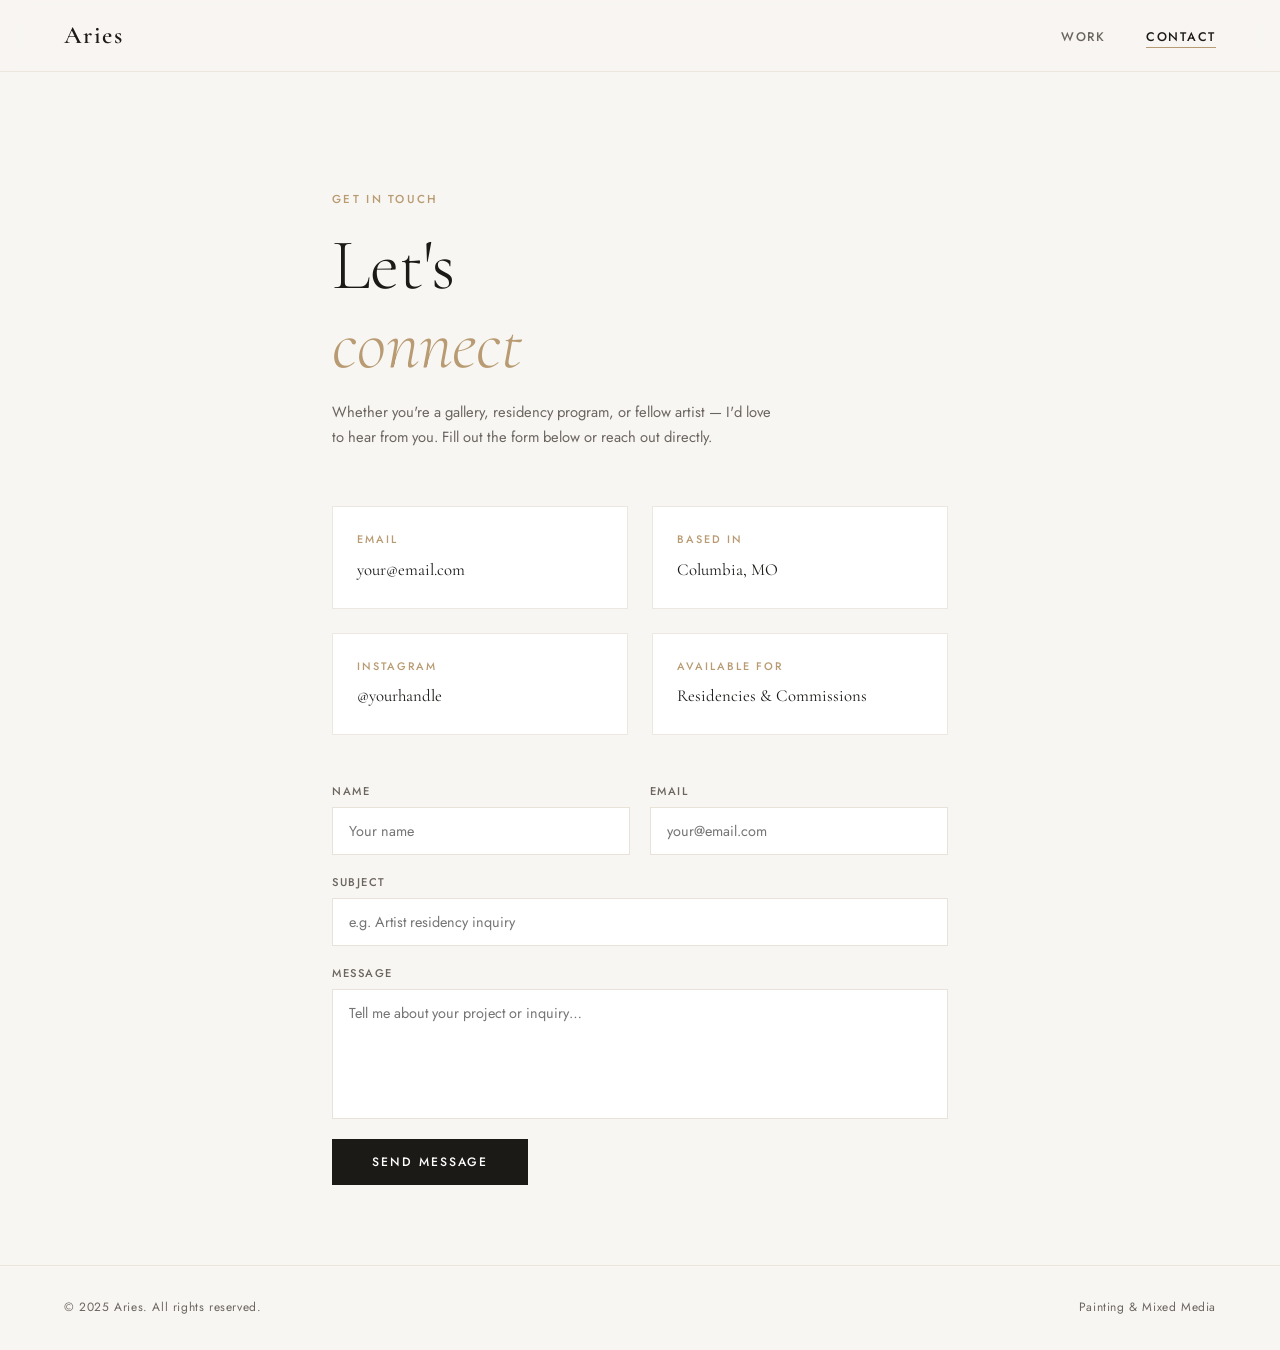
==== contact.html @ da482fb9 "initial site" ====
<!DOCTYPE html>
<html lang="en">
<head>
  <meta charset="UTF-8" />
  <meta name="viewport" content="width=device-width, initial-scale=1.0" />
  <title>Aries — Contact</title>
  <link rel="preconnect" href="https://fonts.googleapis.com" />
  <link rel="preconnect" href="https://fonts.gstatic.com" crossorigin />
  <link href="https://fonts.googleapis.com/css2?family=Cormorant+Garamond:ital,wght@0,300;0,400;0,600;1,300;1,400&family=Jost:wght@300;400;500&display=swap" rel="stylesheet" />
  <link rel="stylesheet" href="style.css" />
</head>
<body>

  <!-- Navigation -->
  <nav>
    <a href="index.html" class="nav-brand">Aries</a>
    <ul class="nav-links">
      <li><a href="index.html">Work</a></li>
      <li><a href="contact.html" class="active">Contact</a></li>
    </ul>
  </nav>

  <main class="page">
    <div class="contact-wrap">

      <!-- Header -->
      <div class="contact-header">
        <p class="eyebrow animate-in">Get in touch</p>
        <h1 class="animate-in delay-1">Let's<br><em style="font-family: var(--font-display); font-style:italic; color: var(--accent);">connect</em></h1>
        <p class="animate-in delay-2">
          Whether you're a gallery, residency program, or fellow artist — I'd love to hear from you.
          Fill out the form below or reach out directly.
        </p>
      </div>

      <!-- Contact info blocks -->
      <div class="contact-blocks animate-in delay-2">
        <div class="contact-block">
          <div class="contact-block-label">Email</div>
          <div class="contact-block-value">
            <!-- Replace with your actual email address -->
            <a href="mailto:your@email.com">your@email.com</a>
          </div>
        </div>
        <div class="contact-block">
          <div class="contact-block-label">Based in</div>
          <div class="contact-block-value">Columbia, MO</div>
        </div>
        <div class="contact-block">
          <div class="contact-block-label">Instagram</div>
          <div class="contact-block-value">
            <!-- Replace with your actual Instagram handle -->
            <a href="https://instagram.com/yourhandle" target="_blank" rel="noopener">@yourhandle</a>
          </div>
        </div>
        <div class="contact-block">
          <div class="contact-block-label">Available for</div>
          <div class="contact-block-value">Residencies &amp; Commissions</div>
        </div>
      </div>

      <!-- Contact form -->
      <!--
        NOTE ON THE FORM:
        GitHub Pages only serves static files, so this form won't send email by itself.
        To make it functional, sign up for a free service like Formspree (formspree.io)
        and replace the action attribute below with your Formspree endpoint URL.
        Example: action="https://formspree.io/f/yourformid"
      -->
      <form class="contact-form animate-in delay-3"
            action="https://formspree.io/f/YOUR_FORM_ID"
            method="POST">

        <div class="form-row">
          <div class="form-field">
            <label for="name">Name</label>
            <input type="text" id="name" name="name" placeholder="Your name" required />
          </div>
          <div class="form-field">
            <label for="email">Email</label>
            <input type="email" id="email" name="email" placeholder="your@email.com" required />
          </div>
        </div>

        <div class="form-field">
          <label for="subject">Subject</label>
          <input type="text" id="subject" name="subject" placeholder="e.g. Artist residency inquiry" />
        </div>

        <div class="form-field">
          <label for="message">Message</label>
          <textarea id="message" name="message" placeholder="Tell me about your project or inquiry…" required></textarea>
        </div>

        <button type="submit" class="btn-submit">Send Message</button>

      </form>

    </div>
  </main>

  <!-- Footer -->
  <footer>
    <span>&copy; 2025 Aries. All rights reserved.</span>
    <span>Painting &amp; Mixed Media</span>
  </footer>

</body>
</html>
---- style.css ----
/* ── Reset & Base ── */
*, *::before, *::after { box-sizing: border-box; margin: 0; padding: 0; }

:root {
  --bg:        #f8f6f2;
  --bg-card:   #f0ede7;
  --ink:       #1c1a17;
  --ink-light: #6b6560;
  --accent:    #b89b72;
  --accent-2:  #d4bfa0;
  --white:     #ffffff;
  --gap:       clamp(1.5rem, 3vw, 2.5rem);
  --max-w:     1200px;
  --nav-h:     72px;

  --font-display: 'Cormorant Garamond', Georgia, serif;
  --font-body:    'Jost', sans-serif;
}

html { scroll-behavior: smooth; }

body {
  background: var(--bg);
  color: var(--ink);
  font-family: var(--font-body);
  font-size: 15px;
  line-height: 1.6;
  min-height: 100vh;
}

a { color: inherit; text-decoration: none; }
img { display: block; width: 100%; height: 100%; object-fit: cover; }

/* ── Navigation ── */
nav {
  position: fixed;
  top: 0; left: 0; right: 0;
  height: var(--nav-h);
  display: flex;
  align-items: center;
  justify-content: space-between;
  padding: 0 clamp(1.5rem, 5vw, 4rem);
  background: rgba(248, 246, 242, 0.90);
  backdrop-filter: blur(12px);
  -webkit-backdrop-filter: blur(12px);
  border-bottom: 1px solid rgba(180, 160, 130, 0.20);
  z-index: 100;
}

.nav-brand {
  font-family: var(--font-display);
  font-size: 1.55rem;
  font-weight: 600;
  letter-spacing: 0.06em;
  color: var(--ink);
}

.nav-links {
  display: flex;
  gap: 2.5rem;
  list-style: none;
}

.nav-links a {
  font-size: 0.78rem;
  font-weight: 500;
  letter-spacing: 0.14em;
  text-transform: uppercase;
  color: var(--ink-light);
  position: relative;
  padding-bottom: 2px;
  transition: color 0.2s;
}

.nav-links a::after {
  content: '';
  position: absolute;
  bottom: 0; left: 0;
  width: 0; height: 1px;
  background: var(--accent);
  transition: width 0.3s ease;
}

.nav-links a:hover,
.nav-links a.active {
  color: var(--ink);
}

.nav-links a:hover::after,
.nav-links a.active::after {
  width: 100%;
}

/* ── Page Wrapper ── */
.page {
  padding-top: var(--nav-h);
  min-height: 100vh;
}

/* ── Hero (Gallery page) ── */
.hero {
  padding: clamp(4rem, 8vw, 7rem) clamp(1.5rem, 5vw, 4rem) clamp(2.5rem, 4vw, 4rem);
  max-width: var(--max-w);
  margin: 0 auto;
}

.hero-eyebrow {
  font-size: 0.72rem;
  font-weight: 500;
  letter-spacing: 0.20em;
  text-transform: uppercase;
  color: var(--accent);
  margin-bottom: 1rem;
}

.hero-title {
  font-family: var(--font-display);
  font-size: clamp(3rem, 7vw, 6rem);
  font-weight: 300;
  line-height: 1.05;
  letter-spacing: -0.01em;
  color: var(--ink);
  max-width: 700px;
}

.hero-title em {
  font-style: italic;
  color: var(--accent);
}

.hero-sub {
  margin-top: 1.5rem;
  font-size: 0.88rem;
  color: var(--ink-light);
  letter-spacing: 0.03em;
  max-width: 400px;
}

/* ── Divider ── */
.divider {
  width: clamp(1.5rem, 5vw, 4rem);
  height: 1px;
  background: var(--accent-2);
  margin: 0 auto 3rem;
}

/* ── Gallery Grid ── */
.gallery-section {
  padding: 0 clamp(1.5rem, 5vw, 4rem) clamp(4rem, 8vw, 6rem);
  max-width: var(--max-w);
  margin: 0 auto;
}

.gallery-grid {
  display: grid;
  grid-template-columns: repeat(12, 1fr);
  grid-auto-rows: 260px;
  gap: 12px;
}

/* Varied sizing for visual rhythm */
.gallery-item:nth-child(1)  { grid-column: span 5; grid-row: span 2; }
.gallery-item:nth-child(2)  { grid-column: span 4; grid-row: span 1; }
.gallery-item:nth-child(3)  { grid-column: span 3; grid-row: span 1; }
.gallery-item:nth-child(4)  { grid-column: span 4; grid-row: span 1; }
.gallery-item:nth-child(5)  { grid-column: span 3; grid-row: span 2; }
.gallery-item:nth-child(6)  { grid-column: span 4; grid-row: span 1; }
.gallery-item:nth-child(7)  { grid-column: span 5; grid-row: span 1; }
.gallery-item:nth-child(8)  { grid-column: span 4; grid-row: span 2; }
.gallery-item:nth-child(9)  { grid-column: span 5; grid-row: span 1; }
.gallery-item:nth-child(10) { grid-column: span 3; grid-row: span 1; }

.gallery-item {
  position: relative;
  overflow: hidden;
  background: var(--bg-card);
  cursor: pointer;
}

.gallery-item img,
.gallery-placeholder {
  width: 100%;
  height: 100%;
  object-fit: cover;
  transition: transform 0.6s cubic-bezier(0.25, 0.46, 0.45, 0.94);
}

.gallery-placeholder {
  display: flex;
  align-items: center;
  justify-content: center;
}

.gallery-item:hover img,
.gallery-item:hover .gallery-placeholder {
  transform: scale(1.04);
}

.gallery-overlay {
  position: absolute;
  inset: 0;
  background: linear-gradient(to top, rgba(28,26,23,0.72) 0%, transparent 55%);
  opacity: 0;
  transition: opacity 0.4s ease;
  display: flex;
  align-items: flex-end;
  padding: 1.25rem 1.5rem;
}

.gallery-item:hover .gallery-overlay {
  opacity: 1;
}

.gallery-caption {
  color: var(--white);
}

.gallery-caption h3 {
  font-family: var(--font-display);
  font-size: 1.1rem;
  font-weight: 400;
  font-style: italic;
}

.gallery-caption span {
  font-size: 0.72rem;
  letter-spacing: 0.10em;
  text-transform: uppercase;
  opacity: 0.75;
}

/* ── Lightbox ── */
.lightbox {
  display: none;
  position: fixed;
  inset: 0;
  background: rgba(28, 26, 23, 0.92);
  z-index: 200;
  align-items: center;
  justify-content: center;
  padding: 2rem;
  cursor: zoom-out;
}

.lightbox.open {
  display: flex;
  animation: fadeIn 0.3s ease;
}

.lightbox img {
  max-width: 90vw;
  max-height: 88vh;
  width: auto;
  height: auto;
  object-fit: contain;
  cursor: default;
}

.lightbox-close {
  position: absolute;
  top: 1.5rem; right: 2rem;
  font-size: 1.8rem;
  color: rgba(255,255,255,0.7);
  cursor: pointer;
  line-height: 1;
  transition: color 0.2s;
}

.lightbox-close:hover { color: var(--white); }

/* ── Contact Page ── */
.contact-wrap {
  max-width: 680px;
  margin: 0 auto;
  padding: clamp(4rem, 8vw, 7rem) clamp(1.5rem, 5vw, 2rem) 5rem;
}

.contact-header {
  margin-bottom: 3.5rem;
}

.contact-header .eyebrow {
  font-size: 0.72rem;
  font-weight: 500;
  letter-spacing: 0.20em;
  text-transform: uppercase;
  color: var(--accent);
  margin-bottom: 1rem;
}

.contact-header h1 {
  font-family: var(--font-display);
  font-size: clamp(2.5rem, 6vw, 4.5rem);
  font-weight: 300;
  line-height: 1.1;
}

.contact-header p {
  margin-top: 1rem;
  color: var(--ink-light);
  font-size: 0.92rem;
  max-width: 440px;
  line-height: 1.7;
}

/* Contact Info blocks */
.contact-blocks {
  display: grid;
  grid-template-columns: 1fr 1fr;
  gap: 1.5rem;
  margin-bottom: 3rem;
}

.contact-block {
  padding: 1.5rem;
  border: 1px solid rgba(180, 160, 130, 0.25);
  background: var(--white);
}

.contact-block-label {
  font-size: 0.68rem;
  font-weight: 500;
  letter-spacing: 0.18em;
  text-transform: uppercase;
  color: var(--accent);
  margin-bottom: 0.5rem;
}

.contact-block-value {
  font-family: var(--font-display);
  font-size: 1.05rem;
  color: var(--ink);
}

.contact-block-value a {
  transition: color 0.2s;
}

.contact-block-value a:hover {
  color: var(--accent);
}

/* Contact form */
.contact-form {
  display: flex;
  flex-direction: column;
  gap: 1.2rem;
}

.form-row {
  display: grid;
  grid-template-columns: 1fr 1fr;
  gap: 1.2rem;
}

.form-field {
  display: flex;
  flex-direction: column;
  gap: 0.4rem;
}

.form-field label {
  font-size: 0.70rem;
  letter-spacing: 0.14em;
  text-transform: uppercase;
  color: var(--ink-light);
  font-weight: 500;
}

.form-field input,
.form-field textarea {
  background: var(--white);
  border: 1px solid rgba(180, 160, 130, 0.30);
  padding: 0.8rem 1rem;
  font-family: var(--font-body);
  font-size: 0.9rem;
  color: var(--ink);
  outline: none;
  transition: border-color 0.2s;
  resize: none;
}

.form-field input:focus,
.form-field textarea:focus {
  border-color: var(--accent);
}

.form-field textarea {
  height: 130px;
}

.btn-submit {
  align-self: flex-start;
  background: var(--ink);
  color: var(--white);
  border: none;
  padding: 0.9rem 2.5rem;
  font-family: var(--font-body);
  font-size: 0.76rem;
  font-weight: 500;
  letter-spacing: 0.16em;
  text-transform: uppercase;
  cursor: pointer;
  transition: background 0.2s, transform 0.15s;
}

.btn-submit:hover {
  background: var(--accent);
  transform: translateY(-1px);
}

/* ── Footer ── */
footer {
  border-top: 1px solid rgba(180, 160, 130, 0.20);
  padding: 2rem clamp(1.5rem, 5vw, 4rem);
  display: flex;
  justify-content: space-between;
  align-items: center;
  font-size: 0.75rem;
  color: var(--ink-light);
  letter-spacing: 0.05em;
}

/* ── Animations ── */
@keyframes fadeIn {
  from { opacity: 0; }
  to   { opacity: 1; }
}

@keyframes slideUp {
  from { opacity: 0; transform: translateY(24px); }
  to   { opacity: 1; transform: translateY(0); }
}

.animate-in {
  animation: slideUp 0.7s cubic-bezier(0.22, 1, 0.36, 1) forwards;
  opacity: 0;
}

.delay-1 { animation-delay: 0.1s; }
.delay-2 { animation-delay: 0.22s; }
.delay-3 { animation-delay: 0.34s; }

/* ── Responsive ── */
@media (max-width: 768px) {
  .gallery-grid {
    grid-template-columns: 1fr 1fr;
    grid-auto-rows: 200px;
  }

  .gallery-item:nth-child(n) {
    grid-column: span 1;
    grid-row: span 1;
  }

  .gallery-item:nth-child(1),
  .gallery-item:nth-child(5),
  .gallery-item:nth-child(8) {
    grid-column: span 2;
    grid-row: span 1;
  }

  .form-row { grid-template-columns: 1fr; }
  .contact-blocks { grid-template-columns: 1fr; }

  footer { flex-direction: column; gap: 0.5rem; text-align: center; }
}
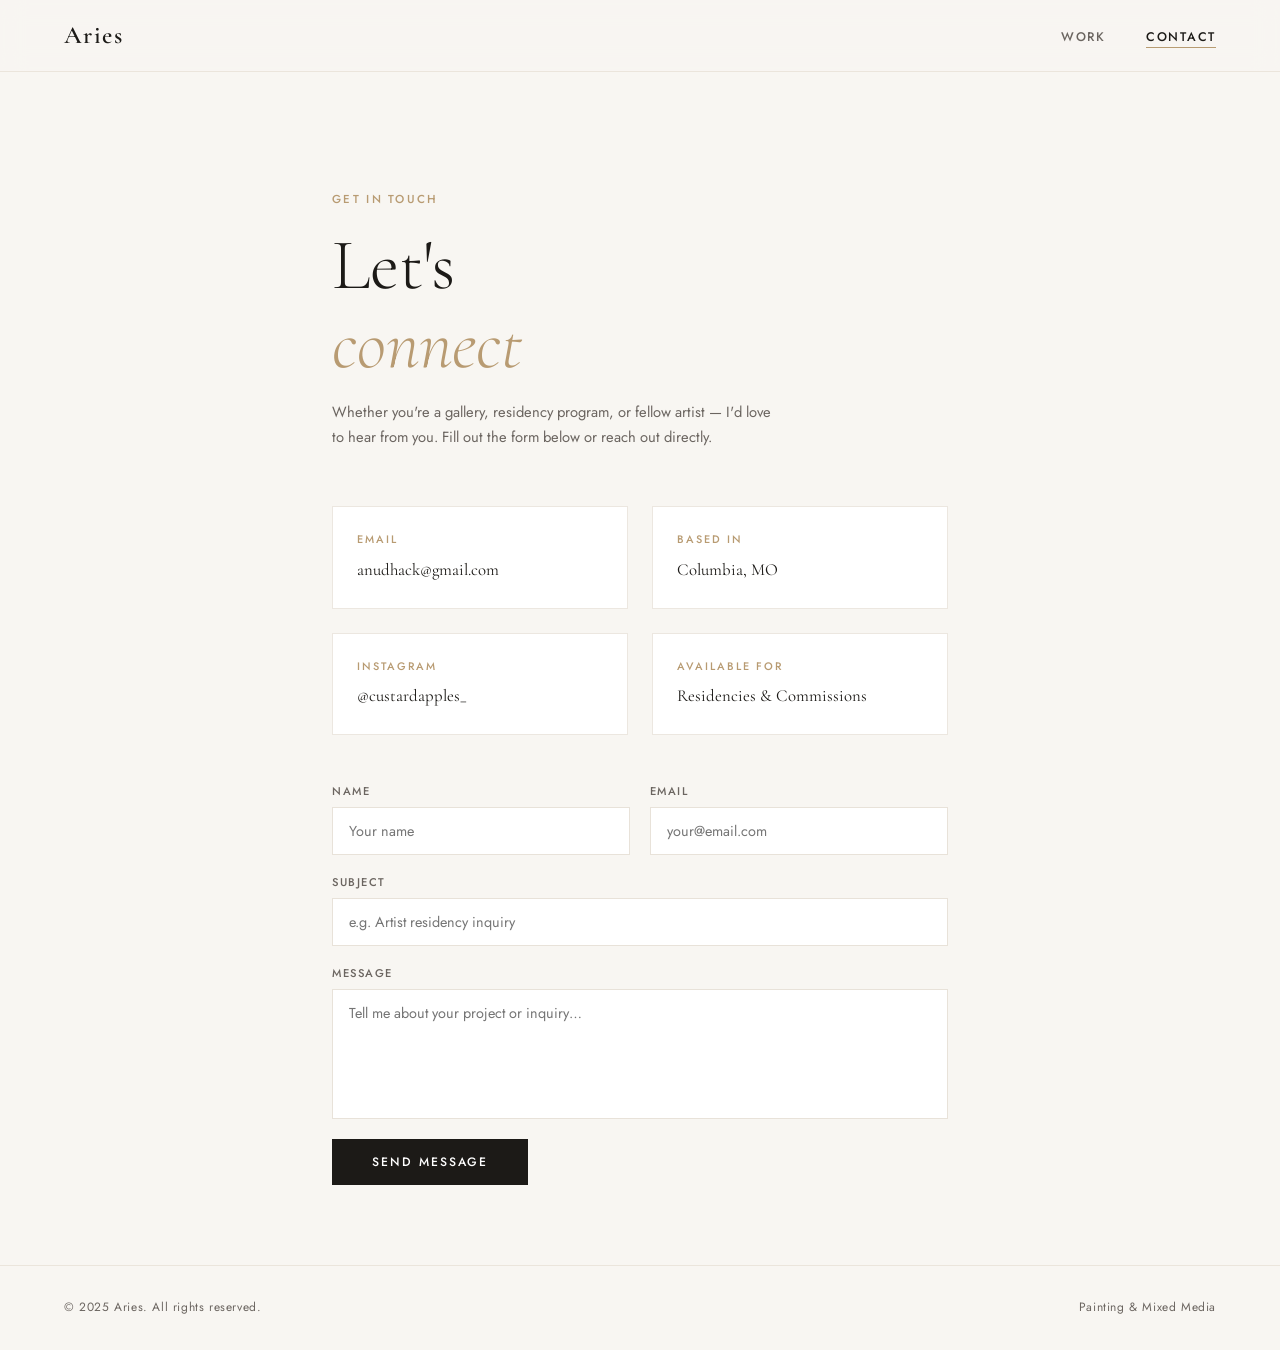
==== commit bae7d89b: "update contact info" ====
--- a/contact.html
+++ b/contact.html
@@ -39,7 +39,7 @@
           <div class="contact-block-label">Email</div>
           <div class="contact-block-value">
             <!-- Replace with your actual email address -->
-            <a href="mailto:your@email.com">your@email.com</a>
+            <a href="mailto:anudhack@gmail.com">anudhack@gmail.com</a>
           </div>
         </div>
         <div class="contact-block">
@@ -50,7 +50,7 @@
           <div class="contact-block-label">Instagram</div>
           <div class="contact-block-value">
             <!-- Replace with your actual Instagram handle -->
-            <a href="https://instagram.com/yourhandle" target="_blank" rel="noopener">@yourhandle</a>
+            <a href="https://instagram.com/custardapples_" target="_blank" rel="noopener">@custardapples_</a>
           </div>
         </div>
         <div class="contact-block">
